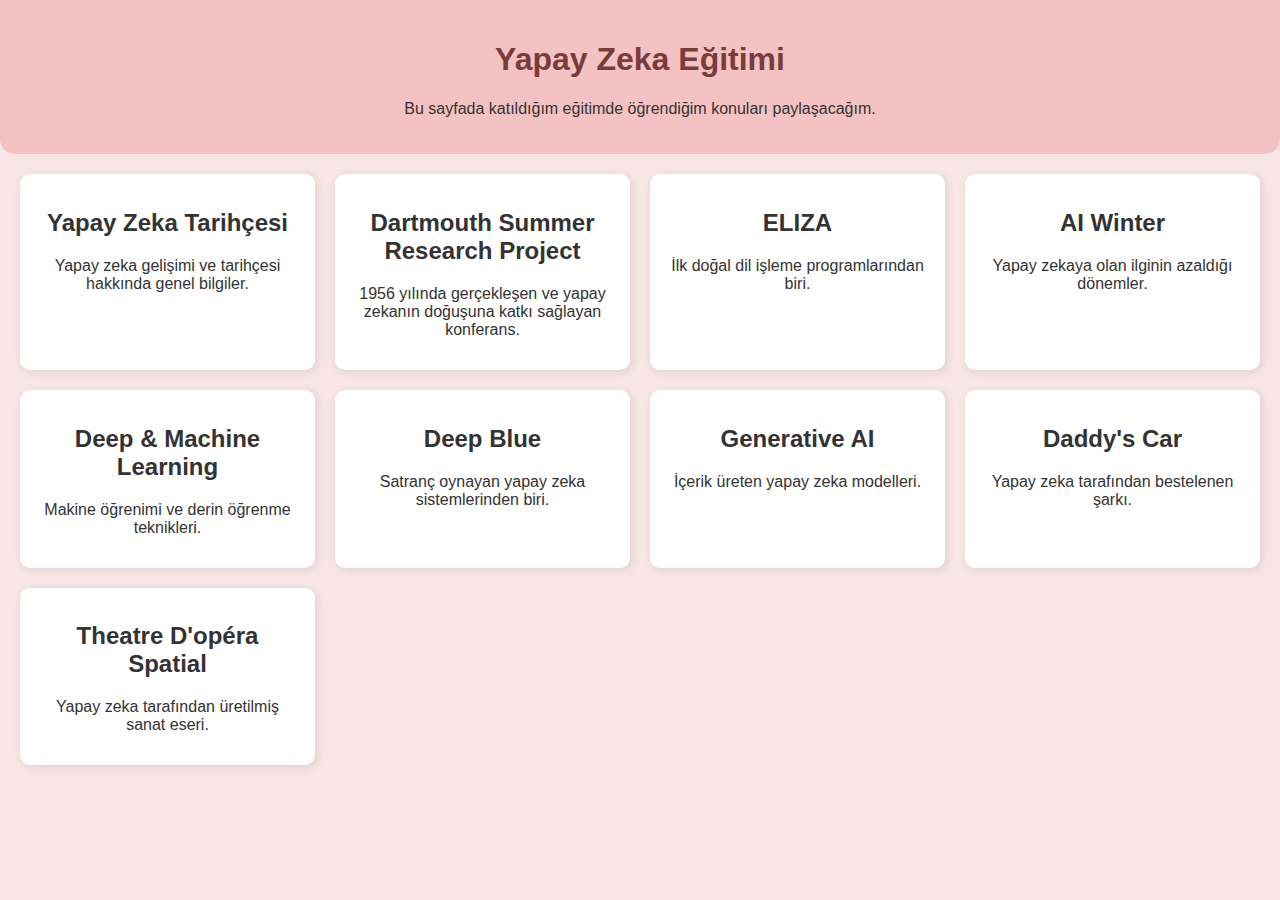
==== pages/empowerHER.html @ 60e3e85b "Rename empowerHER.html to pages/empowerHER.html" ====
<!DOCTYPE html>
<html lang="tr">
<head>
    <meta charset="UTF-8">
    <meta name="viewport" content="width=device-width, initial-scale=1.0">
    <title>Yapay Zeka Eğitimi</title>
    <link rel="stylesheet" href="pages.css">
</head>
<body>
    <header>
        <h1>Yapay Zeka Eğitimi</h1>
        <p>Bu sayfada katıldığım eğitimde öğrendiğim konuları paylaşacağım.</p>
    </header>
    <main>
        <section class="topics">
            <div class="card">
                <h2>Yapay Zeka Tarihçesi</h2>
                <p>Yapay zeka gelişimi ve tarihçesi hakkında genel bilgiler.</p>
            </div>
            <div class="card">
                <h2>Dartmouth Summer Research Project</h2>
                <p>1956 yılında gerçekleşen ve yapay zekanın doğuşuna katkı sağlayan konferans.</p>
            </div>
            <div class="card">
                <h2>ELIZA</h2>
                <p>İlk doğal dil işleme programlarından biri.</p>
            </div>
            <div class="card">
                <h2>AI Winter</h2>
                <p>Yapay zekaya olan ilginin azaldığı dönemler.</p>
            </div>
            <div class="card">
                <h2>Deep & Machine Learning</h2>
                <p>Makine öğrenimi ve derin öğrenme teknikleri.</p>
            </div>
            <div class="card">
                <h2>Deep Blue</h2>
                <p>Satranç oynayan yapay zeka sistemlerinden biri.</p>
            </div>
            <div class="card">
                <h2>Generative AI</h2>
                <p>İçerik üreten yapay zeka modelleri.</p>
            </div>
            <div class="card">
                <h2>Daddy's Car</h2>
                <p>Yapay zeka tarafından bestelenen şarkı.</p>
            </div>
            <div class="card">
                <h2>Theatre D'opéra Spatial</h2>
                <p>Yapay zeka tarafından üretilmiş sanat eseri.</p>
            </div>
        </section>
    </main>
</body>
</html>
---- pages/pages.css ----
body {
    font-family: Arial, sans-serif;
    background-color: #f8e6e7;
    color: #333;
    margin: 0;
    padding: 0;
    text-align: center;
}

header {
    background-color: #f4c2c2;
    padding: 20px;
    border-radius: 0 0 15px 15px;
}

h1 {
    color: #7a3b3b;
}

.topics {
    display: grid;
    grid-template-columns: repeat(auto-fit, minmax(250px, 1fr));
    gap: 20px;
    padding: 20px;
}

.card {
    background: white;
    padding: 15px;
    border-radius: 10px;
    box-shadow: 2px 2px 10px rgba(0, 0, 0, 0.1);
    transition: transform 0.3s ease, box-shadow 0.3s ease;
}

.card:hover {
    transform: translateY(-5px);
    box-shadow: 5px 5px 15px rgba(0, 0, 0, 0.2);
}
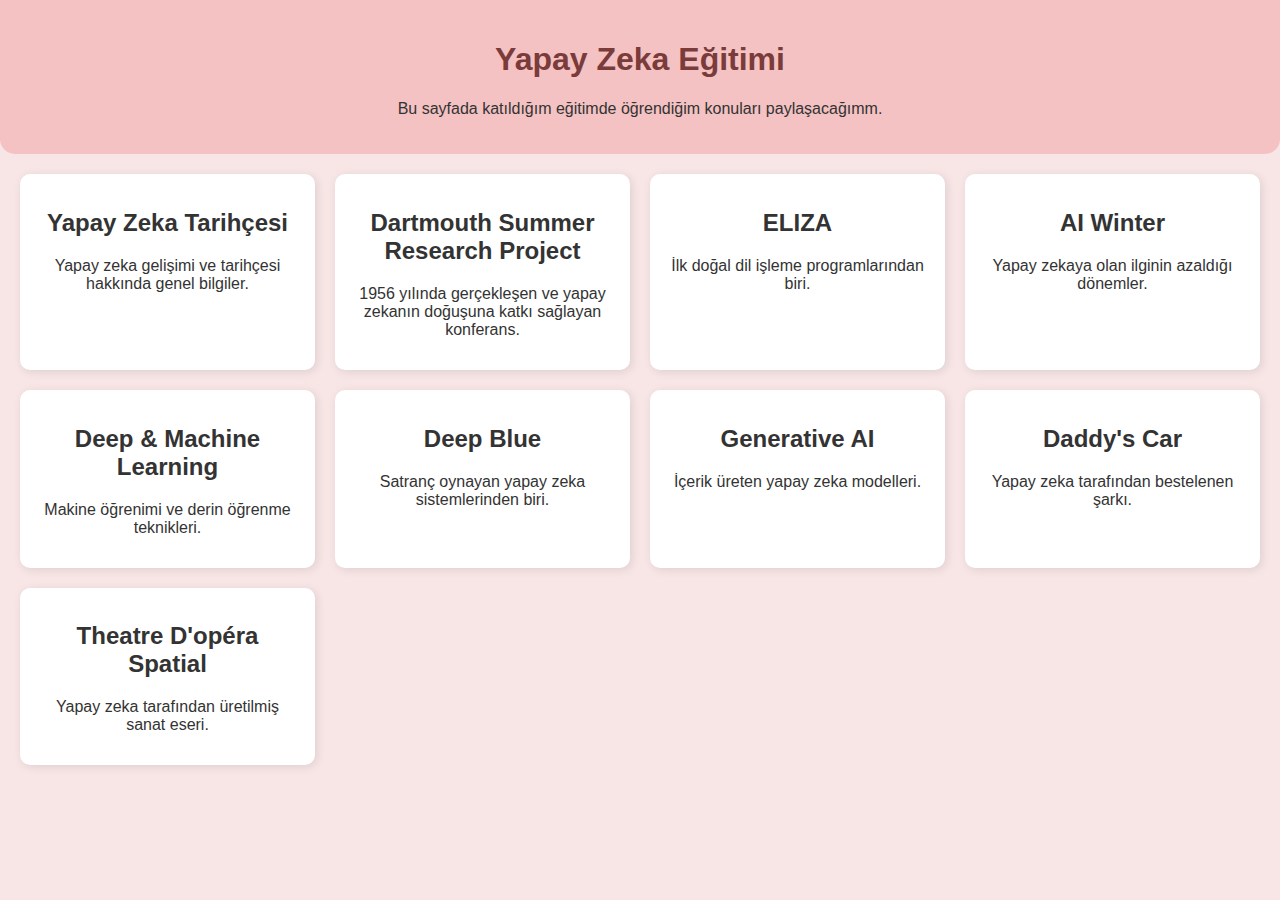
==== commit 367bb0c0: "trying" ====
--- a/pages/empowerHER.html
+++ b/pages/empowerHER.html
@@ -5,11 +5,12 @@
     <meta name="viewport" content="width=device-width, initial-scale=1.0">
     <title>Yapay Zeka Eğitimi</title>
     <link rel="stylesheet" href="pages.css">
+    <script src="script.js"></script>
 </head>
 <body>
     <header>
         <h1>Yapay Zeka Eğitimi</h1>
-        <p>Bu sayfada katıldığım eğitimde öğrendiğim konuları paylaşacağım.</p>
+        <p>Bu sayfada katıldığım eğitimde öğrendiğim konuları paylaşacağımm.</p>
     </header>
     <main>
         <section class="topics">
--- a/pages/pages.css
+++ b/pages/pages.css
@@ -16,6 +16,58 @@
 
 h1 {
     color: #7a3b3b;
+}
+
+
+/* Sidebar Styles */
+#sidebar {
+    position: fixed;
+    top: 0;
+    left: 0;
+    width: 250px;
+    height: 100%; /* Tam ekran boyutu */
+    background-color: #f6c1e4;
+    padding-top: 30px;
+    box-shadow: 2px 0 5px rgba(0, 0, 0, 0.1);
+    transition: transform 0.3s ease;
+    transform: translateX(-250px); /* Başlangıçta gizli */
+}
+
+
+#sidebar.active {
+    transform: translateX(0); /* Sidebar appears when 'active' class is added */
+}
+
+.sidebar-header h2 {
+    text-align: center;
+    font-size: 1.8rem;
+    color: white;
+    margin-bottom: 10px;
+    margin-left: 20px;
+    padding-top: 10px;
+}
+
+#sidebar ul {
+    list-style: none;
+    padding: 0;
+}
+
+#sidebar ul li {
+    padding: 15px;
+    text-align: center;
+}
+
+#sidebar ul li a {
+    text-decoration: none;
+    color: black;
+    font-size: 1.2rem;
+    display: block;
+    align-content: center;
+}
+
+#sidebar ul li a:hover {
+    background-color: #e8a9cb;
+    height: 40px;
 }
 
 .topics {
